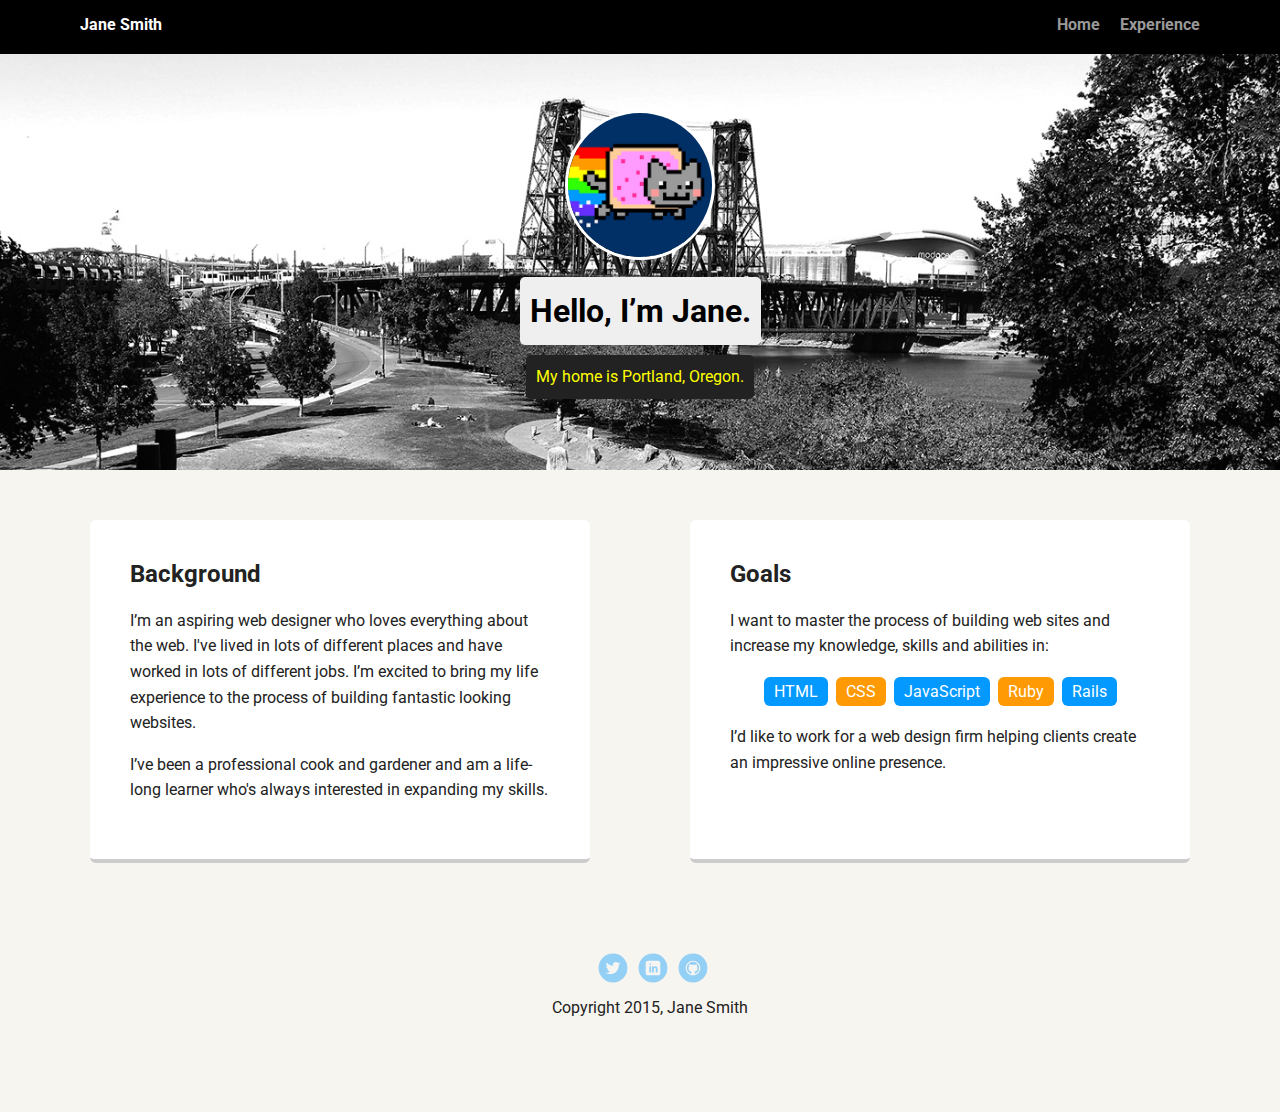
==== index.html @ eb6df864 "Copied starter files to techdegree-project-1" ====
<!doctype html>
<html lang="en">
<head>
  <meta charset="utf-8">
  <title>Jane Smith's Profile</title>
  <meta name="viewport" content="width=device-width, initial-scale=1.0">
  <link rel="stylesheet" href="styles.css">
  <link href="https://fonts.googleapis.com/css?family=Muli%7CRoboto:400,300,500,700,900" rel="stylesheet"></head>
  <body>

    <div class="main-nav">
        <ul class="nav">
          <li class="name">Jane Smith</li>
          <li><a href="#">Home</a></li>
          <li><a href="#">Experience</a></li>
        </ul>
    </div>

    <header>
      <img src="images/me.png" alt="Drawing of Jane Smith" class="profile-image">
      <h1 class="tag name">Hello, I’m Jane.</h1>
      <p class="tag location">My home is Portland, Oregon.</p>
    </header>

    <main class="flex">
      <div class="card">
        <h2>Background</h2>
        <p>I’m an aspiring web designer who loves everything about the web. I've lived in lots of different places and have worked in lots of different jobs. I’m excited to bring my life experience to the process of building fantastic looking websites.</p>
        <p>I’ve been a professional cook and gardener and am a life-long learner who's always interested in expanding my skills.</p>
      </div> 

      <div class="card">
        <h2>Goals</h2>
        <p>I want to master the process of building web sites and increase my knowledge, skills and abilities in:</p>
        <ul class="skills">
          <li>HTML</li>
          <li>CSS</li>
          <li>JavaScript</li>
          <li>Ruby</li>
          <li>Rails</li>
        </ul>
        <p>I’d like to work for a web design firm helping clients create an impressive online presence.</p>
      </div> 

    </main>
    <footer>
      <ul>
        <li><a href="#" class="social twitter">Twitter</a></li>
        <li><a href="#" class="social linkedin">LinkedIn</a></li>
        <li><a href="#" class="social github">Github</a></li>
      </ul>
      <p class="copyright">Copyright 2015, Jane Smith</p>
    </footer>
  </body>
  </html>
---- styles.css ----
/* Global Layout Set-up */
* { 
  box-sizing: border-box;
}
  
body {
  margin: 0;
  padding: 0;
  text-align: center;
  font-family: 'Roboto', sans-serif;
  color: #222;
  background: #f7f5f0;
}
/* Link Styles */

a {
  text-decoration: none;
  color: #999;
}
a:hover {
  color: #6633ff;
}

/* Section Styles */

.main-nav {
  width: 100%;
  background: black;
  min-height: 30px;
  padding: 10px;
  position: fixed;
  text-align: center;
}
.nav {
  display: flex;
  justify-content: space-around;
  font-weight: 700;
  list-style-type: none;
  margin: 0 auto;
  padding: 0;
}

.nav .name {
    display: block;
    margin-right: auto;
    color: white;
}
.nav li {
  padding: 5px 10px 10px 10px;
}
.nav a {
  transition: all .5s;
}
.nav a:hover {
  color: white
}

header {
  text-align: center;
  background: url('images/portland.jpg') no-repeat top center ;
  background-size: cover;
  overflow: hidden;
  padding-top: 60px;
}
header {
  line-height: 1.5;
}
header .profile-image {
  margin-top: 50px;
  width: 150px;
  height: 150px;
  border-radius: 50%;
  border: 3px solid white;
  transition: all .5s;
}
header .profile-image:hover {
  transform: scale(1.2) rotate(5deg);
}
.tag {
  background-color: #efefef;
  color: black;
  padding: 10px;
  border-radius: 5px;
  display: table;
  margin: 10px auto;
} 
.location {
  background-color: #222;
  color: yellow;
}
.card {
  margin: 30px;
  padding: 20px 40px 40px;
  max-width: 500px;
  text-align: left;
  background: #fff;
  border-bottom: 4px solid #ccc;
  border-radius: 6px;
  transition: all .5s;
}
.card:hover {
  border-color: #ff99ff;
}

ul.skills {
  padding: 0;
  text-align: center;
}

.skills li {
  border-radius: 6px;
  display: inline-block;
  background: #ff9904;
  color: white;
  padding: 5px 10px;
  margin: 2px;
}

.skills li:nth-child(odd) {
  background: #0399ff;
}

footer {
  width: 100%;
  min-height: 30px;
  padding: 20px 0 40px 20px;
}

footer .copyright {
  top: -8px;
  font-size: .75em;
}

footer ul {
  list-style-type: none;
  margin: 0;
  padding: 0;
}

footer ul li {
  display: inline-block;
}

a.social {
  display: inline-block;
  text-indent: -9999px;
  margin-left: 5px;
  width: 30px;
  height: 30px;
  background-size: 30px 30px;
  opacity: .4;
  transition: all .5s;
}
a.twitter {
  background-image: url(images/twitter.svg);
}
a.linkedin {
  background-image: url(images/linkedin.svg);
}
a.github {
  background-image: url(images/github.svg);
}
a.social:hover {
  opacity: 1;
}
.clearfix {
  clear: both;
}

/* Styles for larger screens */
@media screen and (min-width: 720px) {
  
  .flex {
      display: -ms-flexbox;      /* TWEENER - IE 10 */
      display: flex; 
      max-width: 1200px;
      -ms-flex-pack: distribute;
      justify-content: space-around;
      margin: 0 auto;
  }

  header {
    min-height: 470px;
  }

  .nav {
    max-width: 1200px;
    padding: 0 30px;
  }


  main {
    padding-top: 20px;
  }

  main p {
    line-height: 1.6em;
  }

  footer {
    font-size: 1.3em;
    max-width: 1200px;
    margin: 40px auto;
  }

}
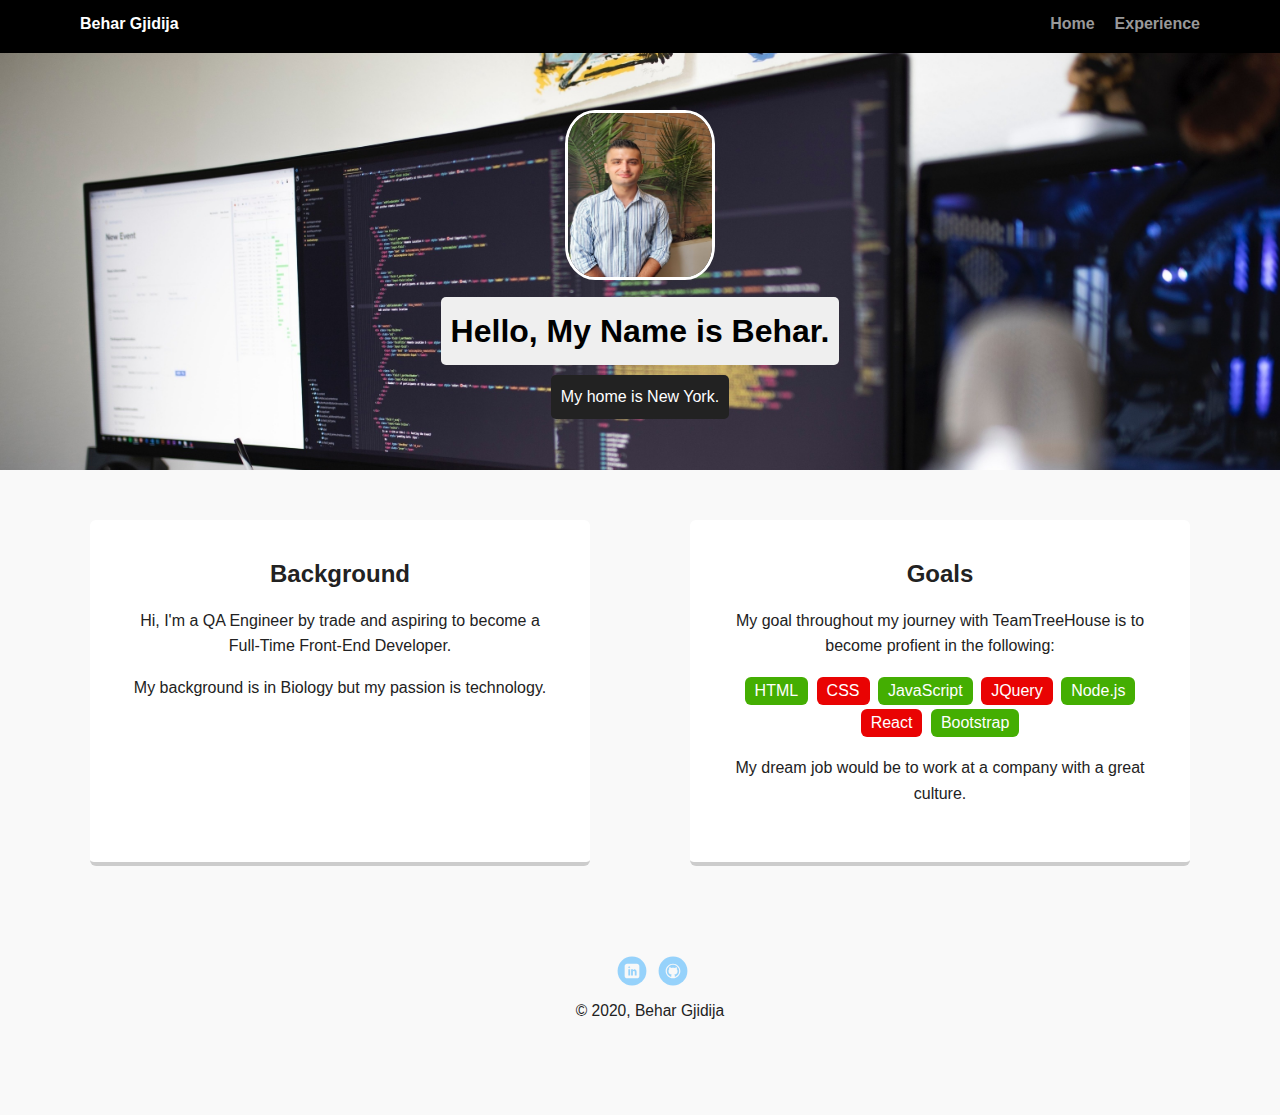
==== commit 041af700: "Updating content on Portfolio" ====
--- a/index.html
+++ b/index.html
@@ -2,7 +2,7 @@
 <html lang="en">
 <head>
   <meta charset="utf-8">
-  <title>Jane Smith's Profile</title>
+  <title>Behar Gjidija's Profile</title>
   <meta name="viewport" content="width=device-width, initial-scale=1.0">
   <link rel="stylesheet" href="styles.css">
   <link href="https://fonts.googleapis.com/css?family=Muli%7CRoboto:400,300,500,700,900" rel="stylesheet"></head>
@@ -10,46 +10,48 @@
 
     <div class="main-nav">
         <ul class="nav">
-          <li class="name">Jane Smith</li>
-          <li><a href="#">Home</a></li>
-          <li><a href="#">Experience</a></li>
+          <li class="name">Behar Gjidija</li>
+          <li><a href="index.html">Home</a></li>
+          <li><a href="experience.html">Experience</a></li>
         </ul>
     </div>
 
     <header>
-      <img src="images/me.png" alt="Drawing of Jane Smith" class="profile-image">
-      <h1 class="tag name">Hello, I’m Jane.</h1>
-      <p class="tag location">My home is Portland, Oregon.</p>
+      <img src="images/new_profile_pic.jpg" alt="Pofile picture of Behar Gjidija" class="profile-image">
+      <h1 class="tag name">Hello, My Name is Behar.</h1>
+      <p class="tag location">My home is New York.</p>
     </header>
 
     <main class="flex">
       <div class="card">
         <h2>Background</h2>
-        <p>I’m an aspiring web designer who loves everything about the web. I've lived in lots of different places and have worked in lots of different jobs. I’m excited to bring my life experience to the process of building fantastic looking websites.</p>
-        <p>I’ve been a professional cook and gardener and am a life-long learner who's always interested in expanding my skills.</p>
+        <p>Hi, I'm a QA Engineer by trade and aspiring to become a Full-Time Front-End Developer.</p>
+        <p>My background is in Biology but my passion is technology.</p>
       </div> 
 
       <div class="card">
         <h2>Goals</h2>
-        <p>I want to master the process of building web sites and increase my knowledge, skills and abilities in:</p>
+        <p>My goal throughout my journey with TeamTreeHouse is to become profient in the following:</p>
         <ul class="skills">
           <li>HTML</li>
           <li>CSS</li>
           <li>JavaScript</li>
-          <li>Ruby</li>
-          <li>Rails</li>
+          <li>JQuery</li>
+          <li>Node.js</li>
+          <li>React</li>
+          <li>Bootstrap</li>
         </ul>
-        <p>I’d like to work for a web design firm helping clients create an impressive online presence.</p>
+        <p>My dream job would be to work at a company with a great culture.</p>
       </div> 
 
     </main>
     <footer>
       <ul>
-        <li><a href="#" class="social twitter">Twitter</a></li>
-        <li><a href="#" class="social linkedin">LinkedIn</a></li>
-        <li><a href="#" class="social github">Github</a></li>
+        <!-- <li><a href="#" class="social twitter">Twitter</a></li> -->
+        <li><a href="https://www.linkedin.com/in/behar-gjidija" class="social linkedin">LinkedIn</a></li>
+        <li><a href="https://github.com/DevbySummer" class="social github">Github</a></li>
       </ul>
-      <p class="copyright">Copyright 2015, Jane Smith</p>
+      <p class="copyright">&copy; 2020, Behar Gjidija</p>
     </footer>
   </body>
   </html>
--- a/styles.css
+++ b/styles.css
@@ -7,9 +7,9 @@
   margin: 0;
   padding: 0;
   text-align: center;
-  font-family: 'Roboto', sans-serif;
+  font-family: 'Raleway', sans-serif;
   color: #222;
-  background: #f7f5f0;
+  background: #f9f9f9;
 }
 /* Link Styles */
 
@@ -57,7 +57,7 @@
 
 header {
   text-align: center;
-  background: url('images/portland.jpg') no-repeat top center ;
+  background: url('images/new_background.jpg') no-repeat top center ;
   background-size: cover;
   overflow: hidden;
   padding-top: 60px;
@@ -68,8 +68,8 @@
 header .profile-image {
   margin-top: 50px;
   width: 150px;
-  height: 150px;
-  border-radius: 50%;
+  height: 170px;
+  border-radius: 20%;
   border: 3px solid white;
   transition: all .5s;
 }
@@ -84,22 +84,23 @@
   display: table;
   margin: 10px auto;
 } 
+
 .location {
   background-color: #222;
-  color: yellow;
+  color: #fff;
 }
 .card {
   margin: 30px;
   padding: 20px 40px 40px;
   max-width: 500px;
-  text-align: left;
+  text-align: center;
   background: #fff;
   border-bottom: 4px solid #ccc;
   border-radius: 6px;
   transition: all .5s;
 }
 .card:hover {
-  border-color: #ff99ff;
+  border-color: #33ff00;
 }
 
 ul.skills {
@@ -110,14 +111,14 @@
 .skills li {
   border-radius: 6px;
   display: inline-block;
-  background: #ff9904;
+  background: #e90303;
   color: white;
   padding: 5px 10px;
   margin: 2px;
 }
 
 .skills li:nth-child(odd) {
-  background: #0399ff;
+  background: #44ae02;
 }
 
 footer {
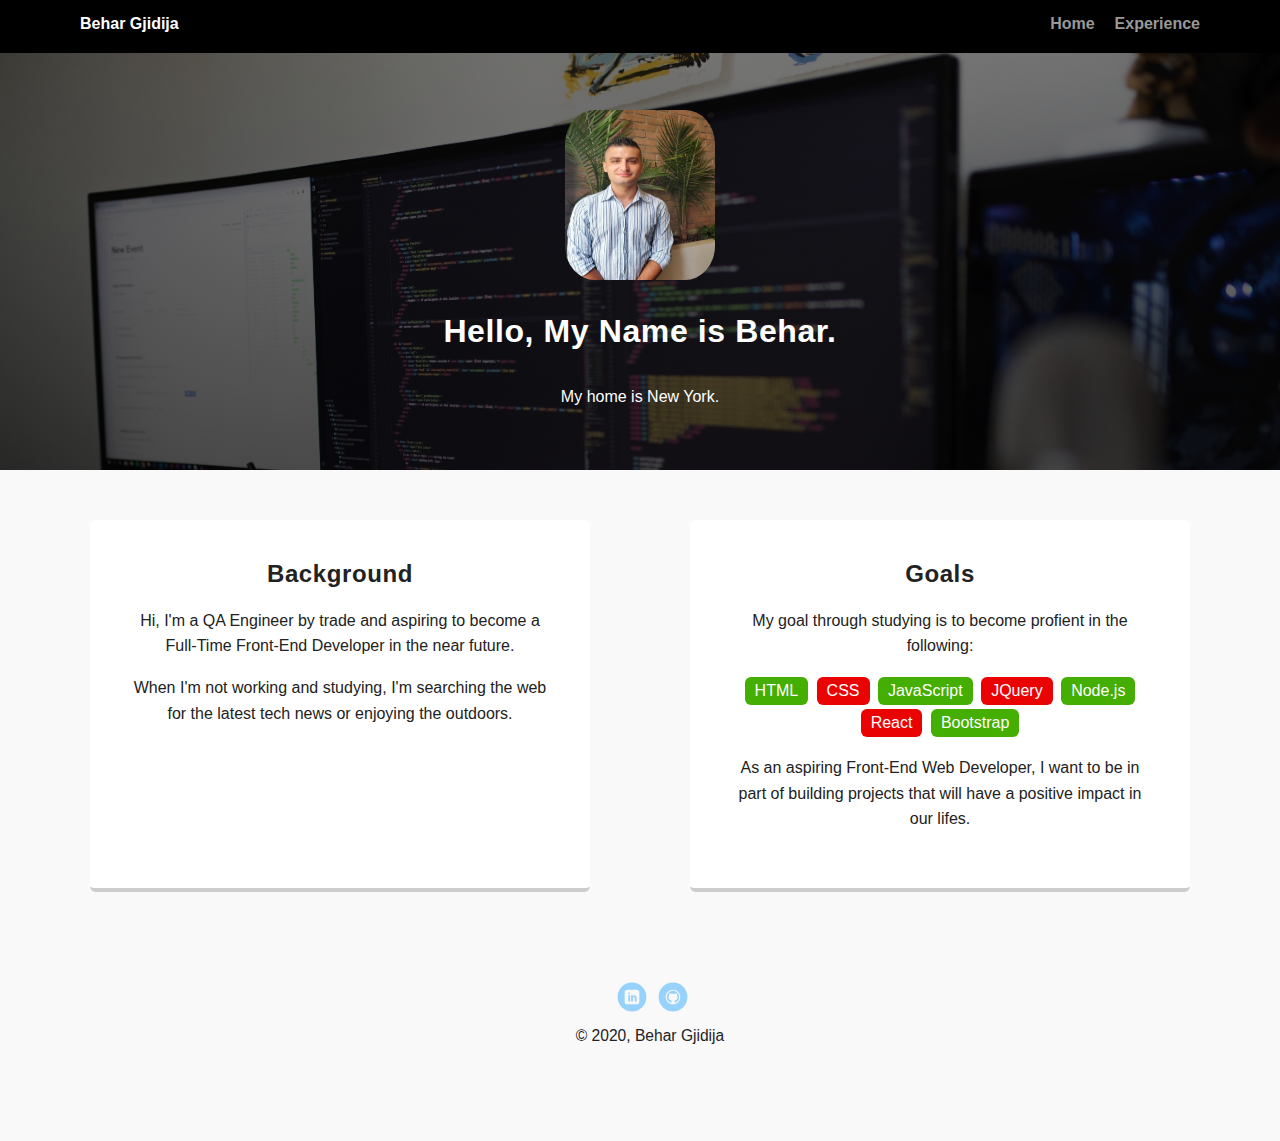
==== commit 3df6f6db: "Editing HTML and CSS" ====
--- a/index.html
+++ b/index.html
@@ -25,13 +25,13 @@
     <main class="flex">
       <div class="card">
         <h2>Background</h2>
-        <p>Hi, I'm a QA Engineer by trade and aspiring to become a Full-Time Front-End Developer.</p>
-        <p>My background is in Biology but my passion is technology.</p>
+        <p>Hi, I'm a QA Engineer by trade and aspiring to become a Full-Time Front-End Developer in the near future. </p>
+        <p>When I'm not working and studying, I'm searching the web for the latest tech news or enjoying the outdoors.</p>
       </div> 
 
       <div class="card">
         <h2>Goals</h2>
-        <p>My goal throughout my journey with TeamTreeHouse is to become profient in the following:</p>
+        <p>My goal through studying is to become profient in the following:</p>
         <ul class="skills">
           <li>HTML</li>
           <li>CSS</li>
@@ -41,15 +41,14 @@
           <li>React</li>
           <li>Bootstrap</li>
         </ul>
-        <p>My dream job would be to work at a company with a great culture.</p>
+        <p>As an aspiring Front-End Web Developer, I want to be in part of building projects that will have a positive impact in our lifes.</p>
       </div> 
 
     </main>
     <footer>
       <ul>
-        <!-- <li><a href="#" class="social twitter">Twitter</a></li> -->
-        <li><a href="https://www.linkedin.com/in/behar-gjidija" class="social linkedin">LinkedIn</a></li>
-        <li><a href="https://github.com/DevbySummer" class="social github">Github</a></li>
+        <li><a href="https://www.linkedin.com/in/behar-gjidija" class="social linkedin" target="_blank">LinkedIn</a></li>
+        <li><a href="https://github.com/DevbySummer" class="social github" target="_blank">Github</a></li>
       </ul>
       <p class="copyright">&copy; 2020, Behar Gjidija</p>
     </footer>
--- a/styles.css
+++ b/styles.css
@@ -43,7 +43,7 @@
 .nav .name {
     display: block;
     margin-right: auto;
-    color: white;
+    color: #fff;
 }
 .nav li {
   padding: 5px 10px 10px 10px;
@@ -52,15 +52,17 @@
   transition: all .5s;
 }
 .nav a:hover {
-  color: white
+  color: #fff;
+  border-bottom: 2px solid #fff;
 }
 
 header {
   text-align: center;
-  background: url('images/new_background.jpg') no-repeat top center ;
+  background-image: linear-gradient(rgba(0, 0, 0, 0.5), rgba(0, 0, 0, 0.9)), url("images/new_background.jpg"); /* Took this snippet from a previous project I worked on*/
   background-size: cover;
   overflow: hidden;
   padding-top: 60px;
+  background-attachment: fixed;
 }
 header {
   line-height: 1.5;
@@ -70,15 +72,15 @@
   width: 150px;
   height: 170px;
   border-radius: 20%;
-  border: 3px solid white;
-  transition: all .5s;
+  transition: all .3s;
 }
 header .profile-image:hover {
-  transform: scale(1.2) rotate(5deg);
+  transform: scale(1.05);
 }
 .tag {
-  background-color: #efefef;
-  color: black;
+  /* background-color: #efefef; */
+  background-color: transparent;
+  color: #fff;
   padding: 10px;
   border-radius: 5px;
   display: table;
@@ -86,9 +88,13 @@
 } 
 
 .location {
-  background-color: #222;
-  color: #fff;
-}
+  /* background-color: #222; */
+  color: #fff;
+}
+h1, h2 {
+  letter-spacing: .6px;
+}
+
 .card {
   margin: 30px;
   padding: 20px 40px 40px;
@@ -101,6 +107,9 @@
 }
 .card:hover {
   border-color: #33ff00;
+  background: #222;
+  color: #fff;
+  font-size: 17px;
 }
 
 ul.skills {
@@ -115,6 +124,11 @@
   color: white;
   padding: 5px 10px;
   margin: 2px;
+  transition: all .3s;
+}
+
+.skills li:hover {
+  transform: scale(1.15);
 }
 
 .skills li:nth-child(odd) {
@@ -152,9 +166,7 @@
   opacity: .4;
   transition: all .5s;
 }
-a.twitter {
-  background-image: url(images/twitter.svg);
-}
+
 a.linkedin {
   background-image: url(images/linkedin.svg);
 }
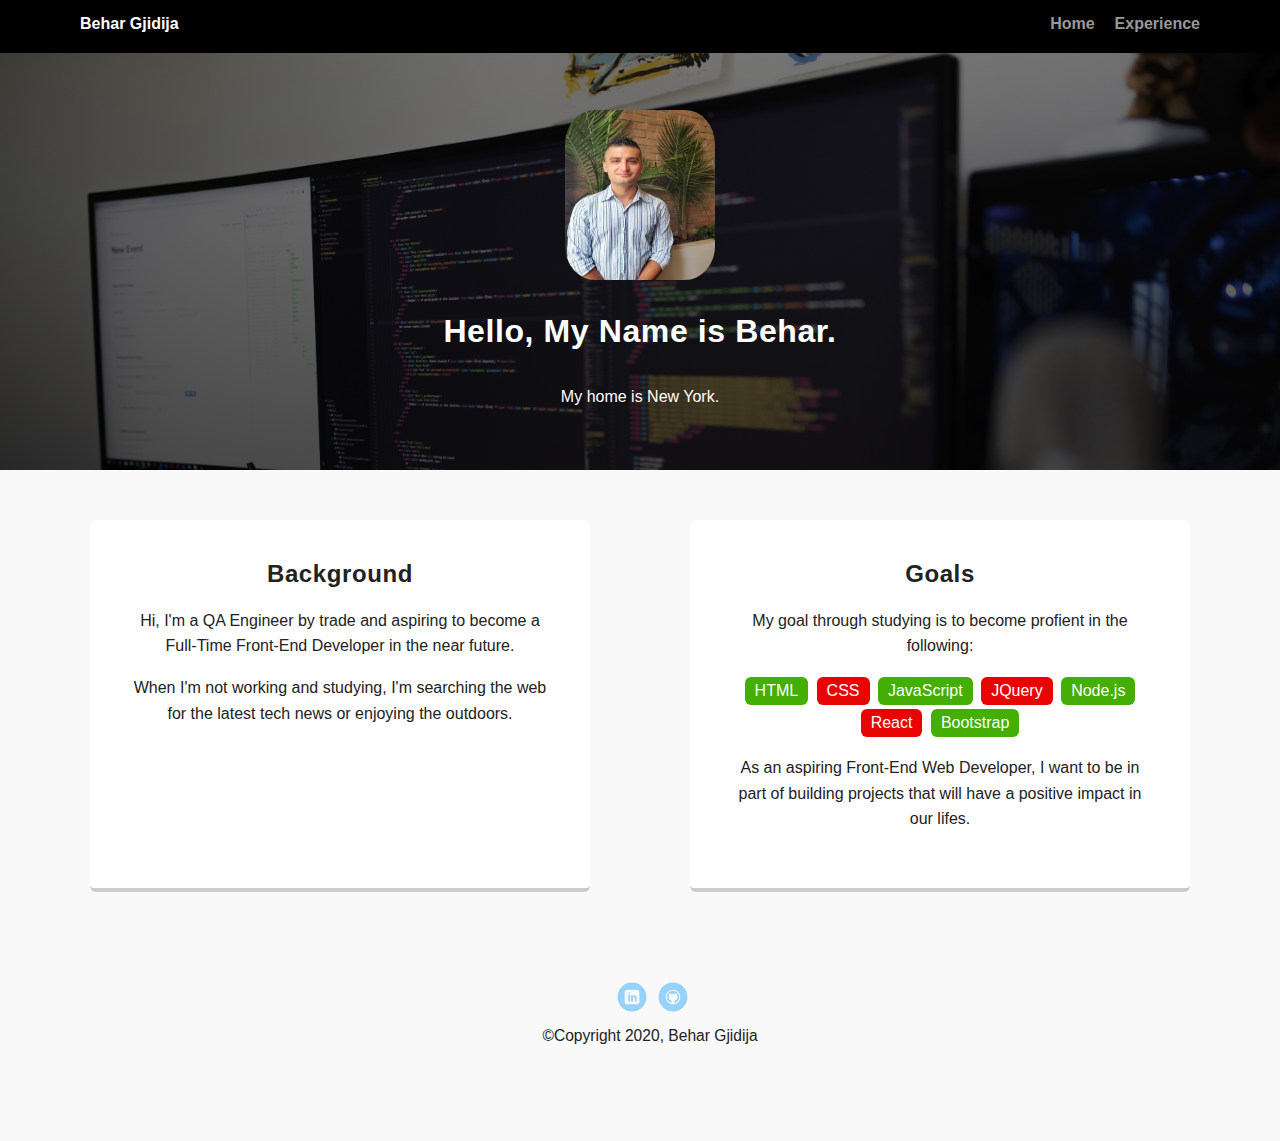
==== commit c7385378: "Updated html" ====
--- a/index.html
+++ b/index.html
@@ -50,7 +50,7 @@
         <li><a href="https://www.linkedin.com/in/behar-gjidija" class="social linkedin" target="_blank">LinkedIn</a></li>
         <li><a href="https://github.com/DevbySummer" class="social github" target="_blank">Github</a></li>
       </ul>
-      <p class="copyright">&copy; 2020, Behar Gjidija</p>
+      <p class="copyright">&copy;Copyright 2020, Behar Gjidija</p>
     </footer>
   </body>
   </html>
--- a/styles.css
+++ b/styles.css
@@ -62,7 +62,7 @@
   background-size: cover;
   overflow: hidden;
   padding-top: 60px;
-  background-attachment: fixed;
+  background-attachment: fixed; /* Took this snippit from the my previous project as well */
 }
 header {
   line-height: 1.5;
@@ -78,7 +78,6 @@
   transform: scale(1.05);
 }
 .tag {
-  /* background-color: #efefef; */
   background-color: transparent;
   color: #fff;
   padding: 10px;
@@ -88,9 +87,9 @@
 } 
 
 .location {
-  /* background-color: #222; */
-  color: #fff;
-}
+  color: #fff;
+}
+
 h1, h2 {
   letter-spacing: .6px;
 }
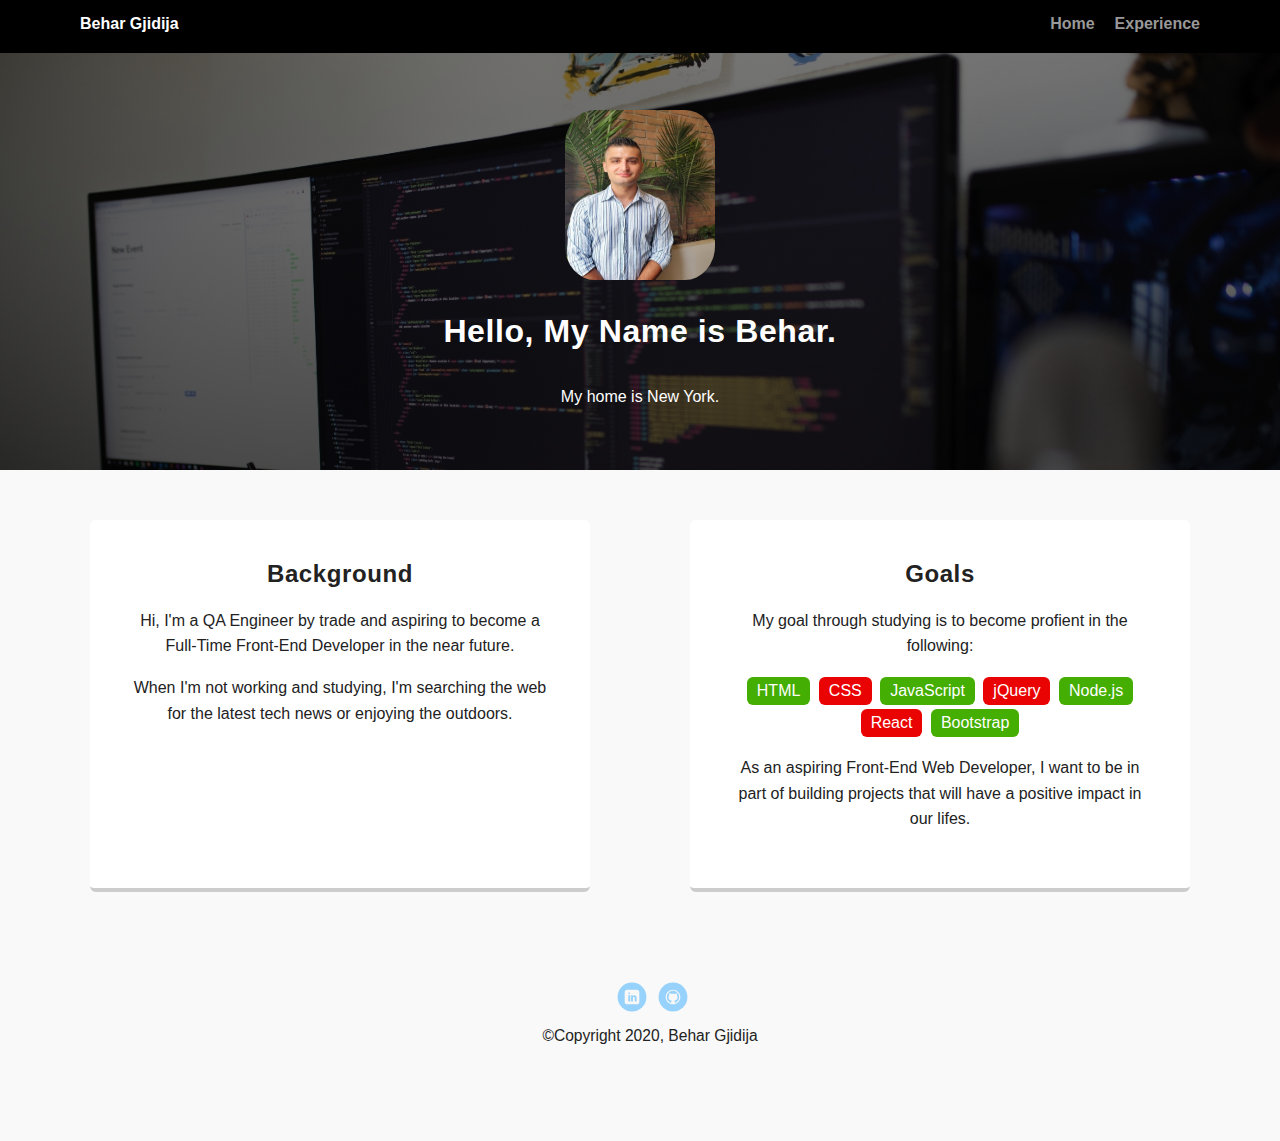
==== commit 101e5c24: "Checking grammer in html" ====
--- a/index.html
+++ b/index.html
@@ -36,7 +36,7 @@
           <li>HTML</li>
           <li>CSS</li>
           <li>JavaScript</li>
-          <li>JQuery</li>
+          <li>jQuery</li>
           <li>Node.js</li>
           <li>React</li>
           <li>Bootstrap</li>
